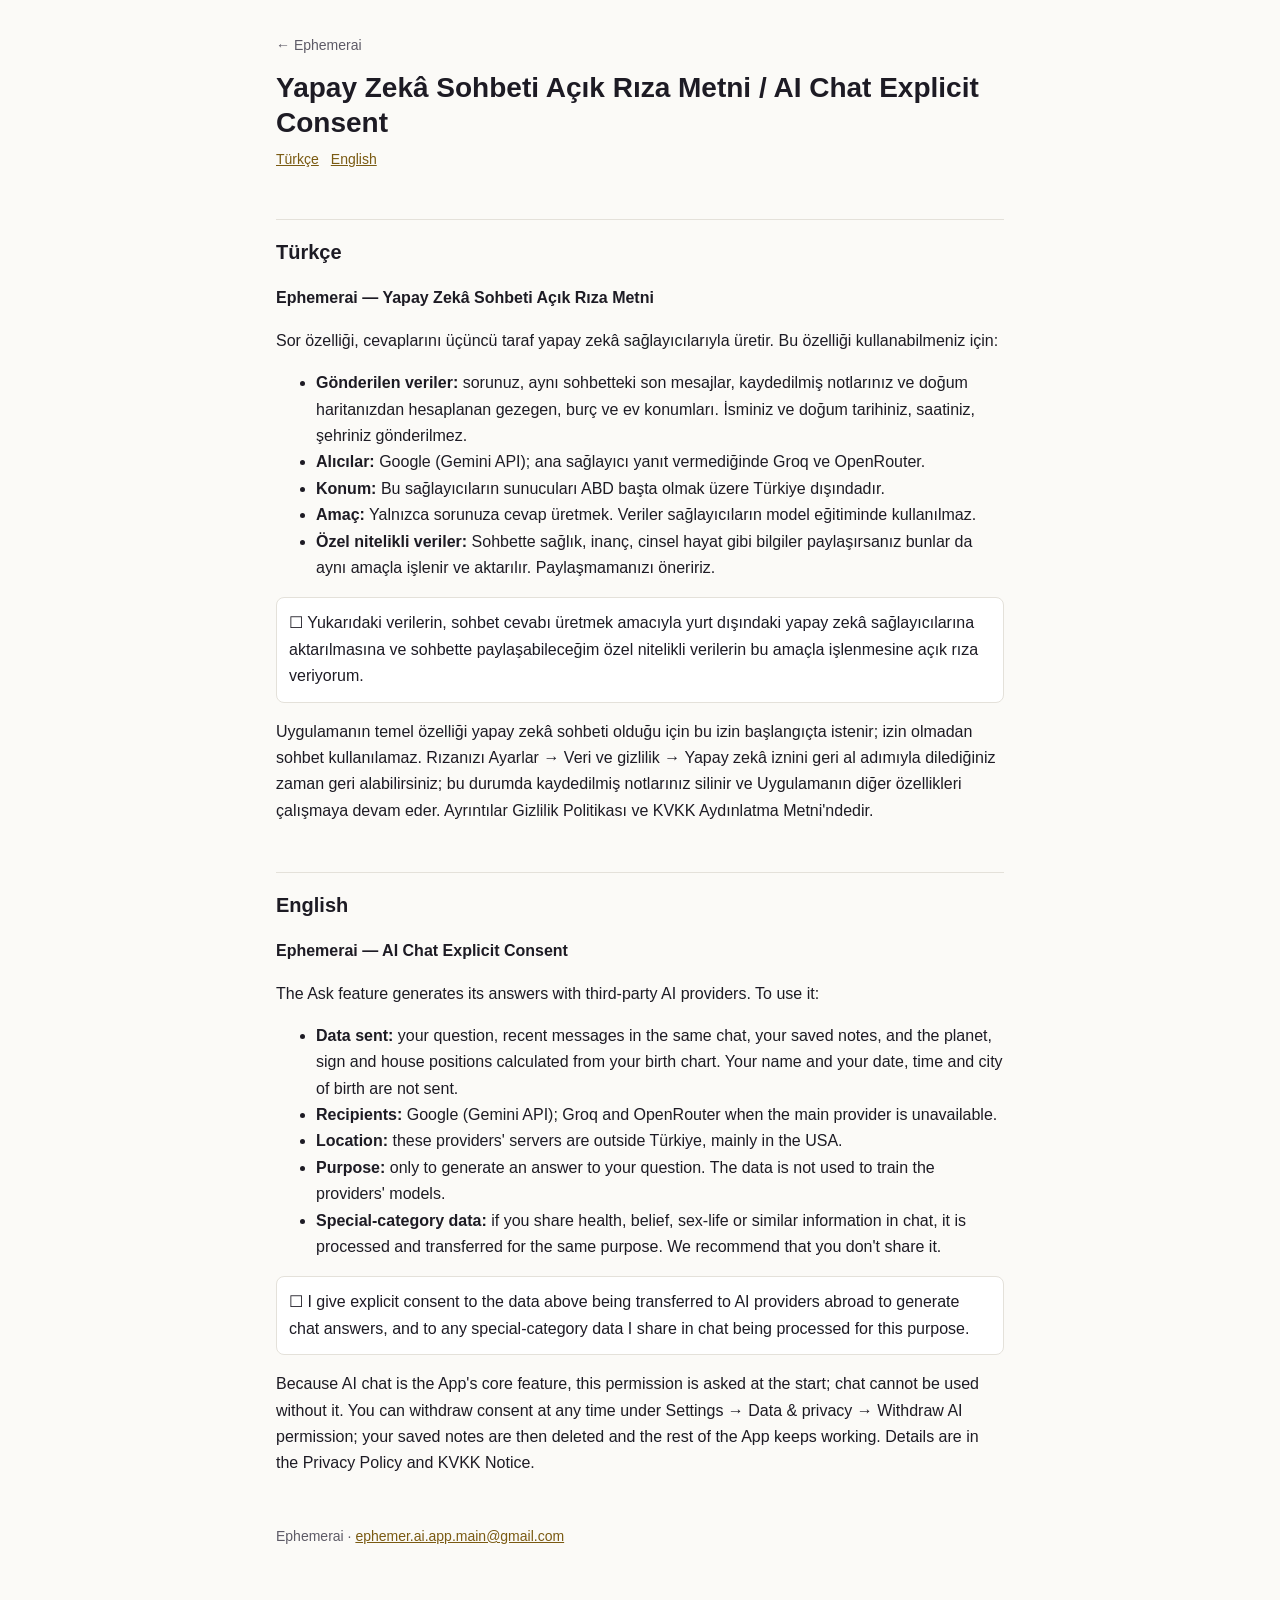
==== ai-consent.html @ 2e111392 "Ephemerai legal pages" ====
<!doctype html>
<html lang="tr">
<head>
<meta charset="utf-8">
<meta name="viewport" content="width=device-width, initial-scale=1">
<title>Ephemerai — AI Chat Explicit Consent</title>
<link rel="stylesheet" href="style.css">
</head>
<body>
<main>
<header><a class="home" href="index.html">← Ephemerai</a></header>
<h1>Yapay Zekâ Sohbeti Açık Rıza Metni / AI Chat Explicit Consent</h1>
<nav class="lang"><a href="#tr">Türkçe</a><a href="#en">English</a></nav>
<h2 id="tr">Türkçe</h2>
<p><strong>Ephemerai — Yapay Zekâ Sohbeti Açık Rıza Metni</strong></p>
<p>Sor özelliği, cevaplarını üçüncü taraf yapay zekâ sağlayıcılarıyla üretir. Bu özelliği kullanabilmeniz için:</p>
<ul><li><strong>Gönderilen veriler:</strong> sorunuz, aynı sohbetteki son mesajlar, kaydedilmiş notlarınız ve doğum haritanızdan hesaplanan gezegen, burç ve ev konumları. İsminiz ve doğum tarihiniz, saatiniz, şehriniz gönderilmez.</li><li><strong>Alıcılar:</strong> Google (Gemini API); ana sağlayıcı yanıt vermediğinde Groq ve OpenRouter.</li><li><strong>Konum:</strong> Bu sağlayıcıların sunucuları ABD başta olmak üzere Türkiye dışındadır.</li><li><strong>Amaç:</strong> Yalnızca sorunuza cevap üretmek. Veriler sağlayıcıların model eğitiminde kullanılmaz.</li><li><strong>Özel nitelikli veriler:</strong> Sohbette sağlık, inanç, cinsel hayat gibi bilgiler paylaşırsanız bunlar da aynı amaçla işlenir ve aktarılır. Paylaşmamanızı öneririz.</li></ul>
<p class="check">☐ Yukarıdaki verilerin, sohbet cevabı üretmek amacıyla yurt dışındaki yapay zekâ sağlayıcılarına aktarılmasına ve sohbette paylaşabileceğim özel nitelikli verilerin bu amaçla işlenmesine açık rıza veriyorum.</p>
<p>Uygulamanın temel özelliği yapay zekâ sohbeti olduğu için bu izin başlangıçta istenir; izin olmadan sohbet kullanılamaz. Rızanızı Ayarlar → Veri ve gizlilik → Yapay zekâ iznini geri al adımıyla dilediğiniz zaman geri alabilirsiniz; bu durumda kaydedilmiş notlarınız silinir ve Uygulamanın diğer özellikleri çalışmaya devam eder. Ayrıntılar Gizlilik Politikası ve KVKK Aydınlatma Metni'ndedir.</p>
<h2 id="en" lang="en">English</h2>
<div lang="en">
<p><strong>Ephemerai — AI Chat Explicit Consent</strong></p>
<p>The Ask feature generates its answers with third-party AI providers. To use it:</p>
<ul><li><strong>Data sent:</strong> your question, recent messages in the same chat, your saved notes, and the planet, sign and house positions calculated from your birth chart. Your name and your date, time and city of birth are not sent.</li><li><strong>Recipients:</strong> Google (Gemini API); Groq and OpenRouter when the main provider is unavailable.</li><li><strong>Location:</strong> these providers' servers are outside Türkiye, mainly in the USA.</li><li><strong>Purpose:</strong> only to generate an answer to your question. The data is not used to train the providers' models.</li><li><strong>Special-category data:</strong> if you share health, belief, sex-life or similar information in chat, it is processed and transferred for the same purpose. We recommend that you don't share it.</li></ul>
<p class="check">☐ I give explicit consent to the data above being transferred to AI providers abroad to generate chat answers, and to any special-category data I share in chat being processed for this purpose.</p>
<p>Because AI chat is the App's core feature, this permission is asked at the start; chat cannot be used without it. You can withdraw consent at any time under Settings → Data &amp; privacy → Withdraw AI permission; your saved notes are then deleted and the rest of the App keeps working. Details are in the Privacy Policy and KVKK Notice.</p>
</div>
<footer>Ephemerai · <a href="mailto:ephemer.ai.app.main@gmail.com">ephemer.ai.app.main@gmail.com</a></footer>
</main>
</body>
</html>
---- style.css ----
:root{--bg:#fbfaf7;--fg:#1d1b24;--muted:#5d5a66;--line:#e4e1da;--accent:#7a5a12;--card:#ffffff}
@media (prefers-color-scheme:dark){:root{--bg:#0f0e14;--fg:#ece9f2;--muted:#a9a5b4;--line:#2b2934;--accent:#e2c27a;--card:#17161e}}
*{box-sizing:border-box}
body{margin:0;background:var(--bg);color:var(--fg);font:16px/1.65 -apple-system,BlinkMacSystemFont,"Segoe UI",Roboto,sans-serif}
main{max-width:760px;margin:0 auto;padding:32px 16px 64px}
header a.home{color:var(--muted);text-decoration:none;font-size:14px}
h1{font-size:28px;line-height:1.25;margin:12px 0 4px}
h2{font-size:20px;margin:48px 0 8px;padding-top:16px;border-top:1px solid var(--line)}
h3{font-size:17px;margin:28px 0 6px}
p,li{color:var(--fg)} .lang{display:flex;gap:12px;margin:8px 0 24px;font-size:14px}
a{color:var(--accent)} code{font-size:14px}
.tw{overflow-x:auto;margin:12px 0}
table{border-collapse:collapse;width:100%;font-size:14px;background:var(--card)}
th,td{border:1px solid var(--line);padding:8px 10px;text-align:left;vertical-align:top}
th{color:var(--muted);font-weight:600}
.check{padding:12px;border:1px solid var(--line);border-radius:8px;background:var(--card)}
ul.index{list-style:none;padding:0} ul.index li{margin:10px 0}
footer{margin-top:48px;color:var(--muted);font-size:14px}
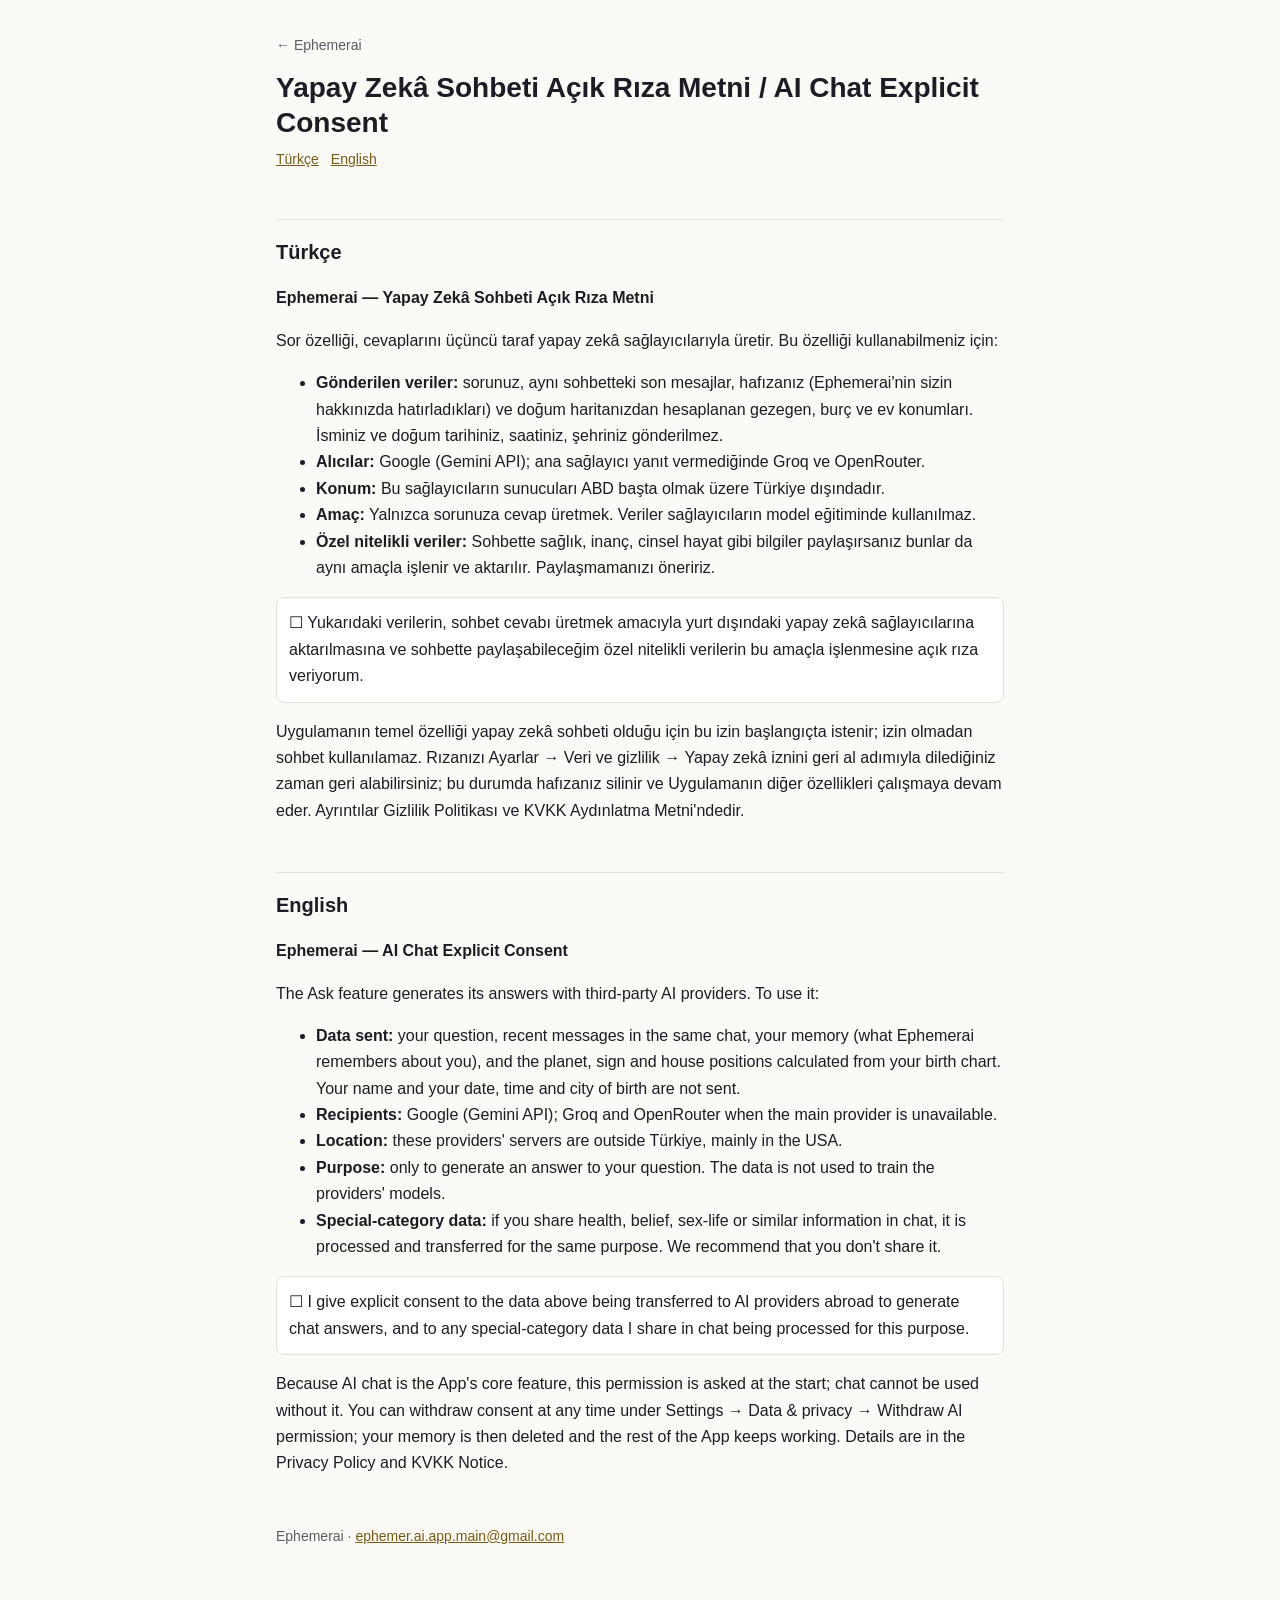
==== commit 5ed5772b: "P4.8: gizlilik, AI izni, hesap silme ve destek metinlerinde notlar -> hafiza; gizlilikte Hafiza para" ====
--- a/ai-consent.html
+++ b/ai-consent.html
@@ -14,16 +14,16 @@
 <h2 id="tr">Türkçe</h2>
 <p><strong>Ephemerai — Yapay Zekâ Sohbeti Açık Rıza Metni</strong></p>
 <p>Sor özelliği, cevaplarını üçüncü taraf yapay zekâ sağlayıcılarıyla üretir. Bu özelliği kullanabilmeniz için:</p>
-<ul><li><strong>Gönderilen veriler:</strong> sorunuz, aynı sohbetteki son mesajlar, kaydedilmiş notlarınız ve doğum haritanızdan hesaplanan gezegen, burç ve ev konumları. İsminiz ve doğum tarihiniz, saatiniz, şehriniz gönderilmez.</li><li><strong>Alıcılar:</strong> Google (Gemini API); ana sağlayıcı yanıt vermediğinde Groq ve OpenRouter.</li><li><strong>Konum:</strong> Bu sağlayıcıların sunucuları ABD başta olmak üzere Türkiye dışındadır.</li><li><strong>Amaç:</strong> Yalnızca sorunuza cevap üretmek. Veriler sağlayıcıların model eğitiminde kullanılmaz.</li><li><strong>Özel nitelikli veriler:</strong> Sohbette sağlık, inanç, cinsel hayat gibi bilgiler paylaşırsanız bunlar da aynı amaçla işlenir ve aktarılır. Paylaşmamanızı öneririz.</li></ul>
+<ul><li><strong>Gönderilen veriler:</strong> sorunuz, aynı sohbetteki son mesajlar, hafızanız (Ephemerai'nin sizin hakkınızda hatırladıkları) ve doğum haritanızdan hesaplanan gezegen, burç ve ev konumları. İsminiz ve doğum tarihiniz, saatiniz, şehriniz gönderilmez.</li><li><strong>Alıcılar:</strong> Google (Gemini API); ana sağlayıcı yanıt vermediğinde Groq ve OpenRouter.</li><li><strong>Konum:</strong> Bu sağlayıcıların sunucuları ABD başta olmak üzere Türkiye dışındadır.</li><li><strong>Amaç:</strong> Yalnızca sorunuza cevap üretmek. Veriler sağlayıcıların model eğitiminde kullanılmaz.</li><li><strong>Özel nitelikli veriler:</strong> Sohbette sağlık, inanç, cinsel hayat gibi bilgiler paylaşırsanız bunlar da aynı amaçla işlenir ve aktarılır. Paylaşmamanızı öneririz.</li></ul>
 <p class="check">☐ Yukarıdaki verilerin, sohbet cevabı üretmek amacıyla yurt dışındaki yapay zekâ sağlayıcılarına aktarılmasına ve sohbette paylaşabileceğim özel nitelikli verilerin bu amaçla işlenmesine açık rıza veriyorum.</p>
-<p>Uygulamanın temel özelliği yapay zekâ sohbeti olduğu için bu izin başlangıçta istenir; izin olmadan sohbet kullanılamaz. Rızanızı Ayarlar → Veri ve gizlilik → Yapay zekâ iznini geri al adımıyla dilediğiniz zaman geri alabilirsiniz; bu durumda kaydedilmiş notlarınız silinir ve Uygulamanın diğer özellikleri çalışmaya devam eder. Ayrıntılar Gizlilik Politikası ve KVKK Aydınlatma Metni'ndedir.</p>
+<p>Uygulamanın temel özelliği yapay zekâ sohbeti olduğu için bu izin başlangıçta istenir; izin olmadan sohbet kullanılamaz. Rızanızı Ayarlar → Veri ve gizlilik → Yapay zekâ iznini geri al adımıyla dilediğiniz zaman geri alabilirsiniz; bu durumda hafızanız silinir ve Uygulamanın diğer özellikleri çalışmaya devam eder. Ayrıntılar Gizlilik Politikası ve KVKK Aydınlatma Metni'ndedir.</p>
 <h2 id="en" lang="en">English</h2>
 <div lang="en">
 <p><strong>Ephemerai — AI Chat Explicit Consent</strong></p>
 <p>The Ask feature generates its answers with third-party AI providers. To use it:</p>
-<ul><li><strong>Data sent:</strong> your question, recent messages in the same chat, your saved notes, and the planet, sign and house positions calculated from your birth chart. Your name and your date, time and city of birth are not sent.</li><li><strong>Recipients:</strong> Google (Gemini API); Groq and OpenRouter when the main provider is unavailable.</li><li><strong>Location:</strong> these providers' servers are outside Türkiye, mainly in the USA.</li><li><strong>Purpose:</strong> only to generate an answer to your question. The data is not used to train the providers' models.</li><li><strong>Special-category data:</strong> if you share health, belief, sex-life or similar information in chat, it is processed and transferred for the same purpose. We recommend that you don't share it.</li></ul>
+<ul><li><strong>Data sent:</strong> your question, recent messages in the same chat, your memory (what Ephemerai remembers about you), and the planet, sign and house positions calculated from your birth chart. Your name and your date, time and city of birth are not sent.</li><li><strong>Recipients:</strong> Google (Gemini API); Groq and OpenRouter when the main provider is unavailable.</li><li><strong>Location:</strong> these providers' servers are outside Türkiye, mainly in the USA.</li><li><strong>Purpose:</strong> only to generate an answer to your question. The data is not used to train the providers' models.</li><li><strong>Special-category data:</strong> if you share health, belief, sex-life or similar information in chat, it is processed and transferred for the same purpose. We recommend that you don't share it.</li></ul>
 <p class="check">☐ I give explicit consent to the data above being transferred to AI providers abroad to generate chat answers, and to any special-category data I share in chat being processed for this purpose.</p>
-<p>Because AI chat is the App's core feature, this permission is asked at the start; chat cannot be used without it. You can withdraw consent at any time under Settings → Data &amp; privacy → Withdraw AI permission; your saved notes are then deleted and the rest of the App keeps working. Details are in the Privacy Policy and KVKK Notice.</p>
+<p>Because AI chat is the App's core feature, this permission is asked at the start; chat cannot be used without it. You can withdraw consent at any time under Settings → Data &amp; privacy → Withdraw AI permission; your memory is then deleted and the rest of the App keeps working. Details are in the Privacy Policy and KVKK Notice.</p>
 </div>
 <footer>Ephemerai · <a href="mailto:ephemer.ai.app.main@gmail.com">ephemer.ai.app.main@gmail.com</a></footer>
 </main>
